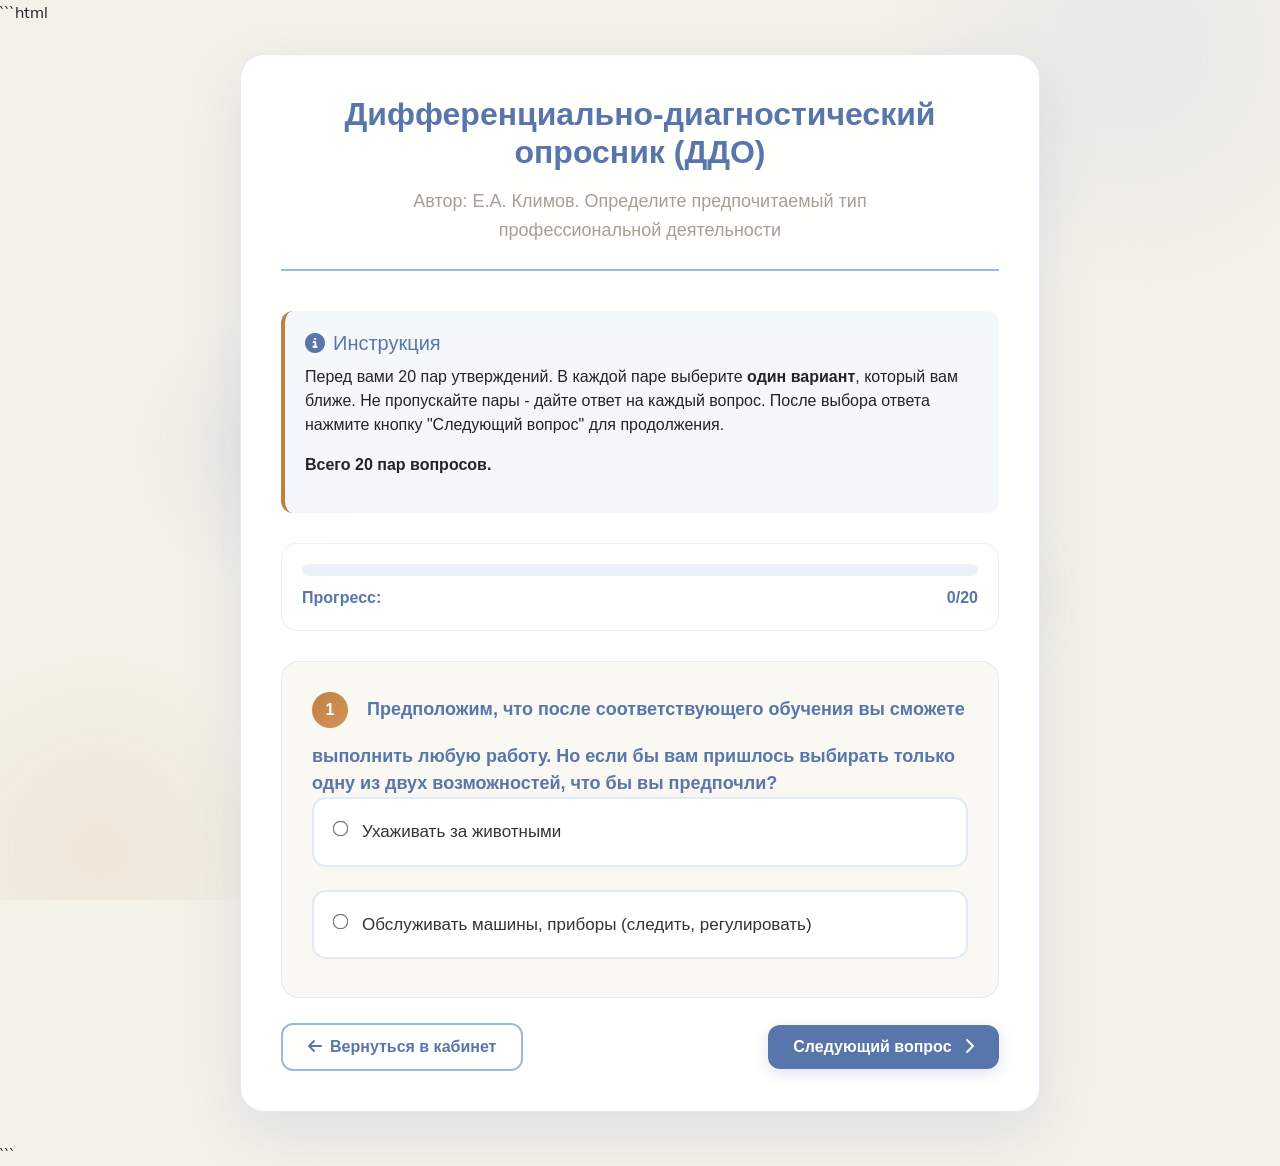
==== klimov.html @ 2601f1eb "Create klimov.html" ====
```html
<!DOCTYPE html>
<html lang="ru">
<head>
    <meta charset="UTF-8">
    <title>Тест ДДО Климова</title>
    <link rel="stylesheet" href="https://stackpath.bootstrapcdn.com/bootstrap/4.4.1/css/bootstrap.min.css">
    <link rel="stylesheet" href="https://cdnjs.cloudflare.com/ajax/libs/font-awesome/6.4.0/css/all.min.css">
    <!-- Подключаем существующий файл стилей -->
    <link rel="stylesheet" href="style.css">
    <style>
        /* ДОПОЛНИТЕЛЬНЫЕ СТИЛИ ДЛЯ СТРАНИЦЫ ТЕСТА */
        
        .career-test-page {
            min-height: 100vh;
            padding: 20px;
            background-color: var(--parchment-white);
        }
        
        .career-test-container {
            max-width: 800px;
            margin: 30px auto;
            padding: 40px;
            background: rgba(255, 255, 255, 0.95);
            border-radius: 24px;
            box-shadow: 0 20px 60px rgba(89, 118, 172, 0.15);
            border: 1px solid rgba(155, 185, 224, 0.3);
            position: relative;
            z-index: 1;
            backdrop-filter: blur(10px);
        }
        
        .career-test-header {
            text-align: center;
            margin-bottom: 40px;
            padding-bottom: 25px;
            border-bottom: 2px solid var(--soft-sky-blue);
        }
        
        .career-test-title {
            color: var(--cornflower-blue);
            font-weight: 700;
            font-size: 32px;
            margin-bottom: 15px;
            font-family: 'Soyuz Grotesk', sans-serif;
        }
        
        .career-test-description {
            color: var(--shadowed-lace);
            font-size: 18px;
            line-height: 1.6;
            max-width: 600px;
            margin: 0 auto;
            font-family: 'Soyuz Grotesk', sans-serif;
        }
        
        .career-test-info {
            background: rgba(155, 185, 224, 0.1);
            border-radius: 12px;
            padding: 20px;
            margin-bottom: 30px;
            border-left: 4px solid var(--coffee-crema);
            font-family: 'Soyuz Grotesk', sans-serif;
        }
        
        .career-test-info h5 {
            color: var(--cornflower-blue);
            margin-bottom: 10px;
            font-family: 'Soyuz Grotesk', sans-serif;
        }
        
        .career-question-card {
            background: rgba(244, 241, 232, 0.5);
            border-radius: 18px;
            padding: 30px;
            margin-bottom: 25px;
            border: 1px solid rgba(155, 185, 224, 0.2);
            transition: all 0.3s;
        }
        
        /* УБРАЛ transform при наведении на карточку вопроса */
        .career-question-card:hover {
            box-shadow: 0 10px 25px rgba(89, 118, 172, 0.1);
        }
        
        .career-question-number {
            display: inline-block;
            background: linear-gradient(135deg, var(--coffee-crema), #d4945a);
            color: white;
            width: 36px;
            height: 36px;
            border-radius: 50%;
            text-align: center;
            line-height: 36px;
            font-weight: 600;
            margin-right: 15px;
            margin-bottom: 15px;
            font-family: 'Soyuz Grotesk', sans-serif;
        }
        
        .career-question-text {
            font-size: 18px;
            font-weight: 600;
            color: var(--cornflower-blue);
            margin-bottom: 25px;
            line-height: 1.5;
            font-family: 'Soyuz Grotesk', sans-serif;
        }
        
        .career-answer-options {
            display: grid;
            grid-template-columns: 1fr;
            gap: 15px;
        }
        
        .career-answer-option {
            display: flex;
            align-items: flex-start;
            padding: 20px;
            background: white;
            border: 2px solid rgba(155, 185, 224, 0.3);
            border-radius: 14px;
            cursor: pointer;
            transition: all 0.3s;
            position: relative;
        }
        
        /* УБРАЛ transform при наведении на вариант ответа */
        .career-answer-option:hover {
            border-color: var(--soft-sky-blue);
            box-shadow: 0 8px 20px rgba(155, 185, 224, 0.15);
        }
        
        .career-answer-option.selected {
            background: rgba(155, 185, 224, 0.08);
            border-color: var(--cornflower-blue);
            box-shadow: 0 5px 15px rgba(89, 118, 172, 0.1);
        }
        
        .career-answer-option input[type="radio"] {
            margin-right: 15px;
            margin-top: 3px;
            transform: scale(1.2);
        }
        
        .career-answer-label {
            font-size: 17px;
            color: #333;
            line-height: 1.5;
            flex: 1;
            font-family: 'Soyuz Grotesk', sans-serif;
        }
        
        .career-test-btn-submit {
            background: linear-gradient(135deg, var(--coffee-crema) 0%, #d4945a 100%);
            border: none;
            padding: 12px 30px;
            font-weight: 600;
            border-radius: 12px;
            color: white;
            font-size: 16px;
            transition: all 0.3s;
            box-shadow: 0 4px 15px rgba(193, 128, 65, 0.2);
            font-family: 'Soyuz Grotesk', sans-serif;
        }
        
        .career-test-btn-submit:hover {
            background: linear-gradient(135deg, #b3713a 0%, var(--coffee-crema) 100%);
            transform: translateY(-2px);
            box-shadow: 0 6px 20px rgba(193, 128, 65, 0.3);
        }
        
        .career-test-btn-back {
            background: transparent;
            border: 2px solid var(--soft-sky-blue);
            color: var(--cornflower-blue);
            padding: 10px 25px;
            border-radius: 12px;
            font-weight: 600;
            transition: all 0.3s;
            font-family: 'Soyuz Grotesk', sans-serif;
        }
        
        .career-test-btn-back:hover {
            background: var(--soft-sky-blue);
            color: white;
        }
        
        /* НОВЫЕ СТИЛИ ДЛЯ КНОПОК */
        .career-test-btn-primary {
            background: linear-gradient(135deg, var(--cornflower-blue) 0%, #5976AC 100%);
            border: none;
            padding: 10px 25px;
            font-weight: 600;
            border-radius: 12px;
            color: white;
            font-size: 16px;
            transition: all 0.3s;
            box-shadow: 0 4px 15px rgba(89, 118, 172, 0.2);
            font-family: 'Soyuz Grotesk', sans-serif;
        }
        
        .career-test-btn-primary:hover {
            background: linear-gradient(135deg, #486194 0%, var(--cornflower-blue) 100%);
            transform: translateY(-2px);
            box-shadow: 0 6px 20px rgba(89, 118, 172, 0.3);
        }
        
        .career-test-btn-secondary {
            background: transparent;
            border: 2px solid var(--cornflower-blue);
            color: var(--cornflower-blue);
            padding: 10px 25px;
            border-radius: 12px;
            font-weight: 600;
            font-size: 16px;
            transition: all 0.3s;
            font-family: 'Soyuz Grotesk', sans-serif;
        }
        
        .career-test-btn-secondary:hover {
            background: rgba(89, 118, 172, 0.1);
            border-color: var(--soft-sky-blue);
        }
        
        .career-test-progress-container {
            margin: 30px 0;
            padding: 20px;
            background: rgba(255, 255, 255, 0.9);
            border-radius: 16px;
            border: 1px solid rgba(155, 185, 224, 0.2);
        }
        
        .career-test-progress-bar {
            height: 12px;
            background-color: rgba(155, 185, 224, 0.2);
            border-radius: 6px;
            overflow: hidden;
            margin-bottom: 10px;
        }
        
        .career-test-progress-fill {
            height: 100%;
            background: linear-gradient(90deg, var(--coffee-crema), var(--cornflower-blue));
            border-radius: 6px;
            transition: width 0.5s ease-in-out;
            width: 0%;
        }
        
        .career-test-progress-text {
            display: flex;
            justify-content: space-between;
            color: var(--cornflower-blue);
            font-weight: 600;
            font-size: 16px;
            font-family: 'Soyuz Grotesk', sans-serif;
        }
        
        .career-test-results-section {
            display: none;
            text-align: center;
            padding: 40px 20px;
        }
        
        .career-test-results-icon {
            font-size: 70px;
            color: var(--coffee-crema);
            margin-bottom: 20px;
        }
        
        .career-test-results-title {
            color: var(--cornflower-blue);
            font-weight: 700;
            font-size: 28px;
            margin-bottom: 20px;
            font-family: 'Soyuz Grotesk', sans-serif;
        }
        
        .career-test-results-description {
            color: var(--shadowed-lace);
            font-size: 18px;
            margin-bottom: 30px;
            line-height: 1.6;
            font-family: 'Soyuz Grotesk', sans-serif;
        }
        
        @media (max-width: 768px) {
            .career-test-container {
                padding: 25px 20px;
                margin: 15px;
            }
            
            .career-test-title {
                font-size: 26px;
            }
            
            .career-question-card {
                padding: 20px;
            }
            
            .career-answer-option {
                padding: 15px;
            }
            
            .career-test-btn-primary,
            .career-test-btn-secondary,
            .career-test-btn-submit,
            .career-test-btn-back {
                padding: 8px 20px;
                font-size: 15px;
            }
        }
    </style>
</head>
<body class="career-body">
    <!-- Фоновые круги -->
    <div class="career-bg-circles">
        <div class="career-circle-1"></div>
        <div class="career-circle-2"></div>
        <div class="career-circle-3"></div>
        <div class="career-circle-4"></div>
    </div>
    
    <!-- Основной контейнер теста -->
    <div class="career-test-container">
        <!-- Шапка теста -->
        <div class="career-test-header" id="testHeader">
            <h1 class="career-test-title">Дифференциально-диагностический опросник (ДДО)</h1>
            <p class="career-test-description">Автор: Е.А. Климов. Определите предпочитаемый тип профессиональной деятельности</p>
        </div>
        
        <!-- Информация о тесте -->
        <div class="career-test-info" id="testInfo">
            <h5><i class="fas fa-info-circle mr-2"></i>Инструкция</h5>
            <p>Перед вами 20 пар утверждений. В каждой паре выберите <strong>один вариант</strong>, который вам ближе. Не пропускайте пары - дайте ответ на каждый вопрос. После выбора ответа нажмите кнопку "Следующий вопрос" для продолжения.</p>
            <p><strong>Всего 20 пар вопросов.</strong></p>
        </div>
        
        <!-- Прогресс прохождения -->
        <div class="career-test-progress-container">
            <div class="career-test-progress-bar">
                <div class="career-test-progress-fill" id="progressFill"></div>
            </div>
            <div class="career-test-progress-text">
                <span>Прогресс:</span>
                <span id="progressCounter">0/20</span>
            </div>
        </div>
        
        <!-- Контейнер для вопросов -->
        <div id="questionsContainer">
            <!-- Вопросы будут добавляться динамически -->
        </div>
        
        <!-- Кнопки управления -->
        <div class="d-flex justify-content-between align-items-center mt-4">

            <button class="career-test-btn-back" onclick="window.location.href='lk.html'">
                <i class="fas fa-arrow-left mr-2"></i>Вернуться в кабинет
            </button>
            
            <div class="d-flex gap-3">
                <button class="career-test-btn-secondary" id="prevBtn" onclick="prevQuestion()" style="display: none;">
                    <i class="fas fa-chevron-left mr-2"></i>Назад
                </button>
                <button class="career-test-btn-primary" id="nextBtn" onclick="nextQuestion()">
                    Следующий вопрос <i class="fas fa-chevron-right ml-2"></i>
                </button>
                <button class="career-test-btn-submit" id="submitBtn" onclick="submitTest()" style="display: none;">
                    <i class="fas fa-check-circle mr-2"></i>Завершить тест
                </button>
            </div>
        </div>

        <!-- Секция результатов -->
        <div class="career-test-results-section" id="resultsSection">
            <div class="career-test-results-icon">
                <i class="fas fa-chart-pie"></i>
            </div>
            <h2 class="career-test-results-title">Тест завершен!</h2>
            <p class="career-test-results-description">Ваши результаты сохранены. Теперь вы можете вернуться в личный кабинет и посмотреть диаграмму с вашим профессиональным профилем.</p>

            <button class="career-test-btn-back" onclick="window.location.href='lk.html'">
                <i class="fas fa-user-circle mr-2"></i>Вернуться в личный кабинет
            </button>
        </div>
    </div>
    
    <!-- JavaScript для работы теста -->
    <script>
        // Вопросы для теста ДДО Климова (20 пар)
        const questions = [
            { id: 1, a: "Ухаживать за животными", b: "Обслуживать машины, приборы (следить, регулировать)" },
            { id: 2, a: "Помогать больным людям, лечить их", b: "Составлять таблицы, схемы, программы для вычислительных машин" },
            { id: 3, a: "Следить за качеством книжных иллюстраций, плакатов, художественных открыток", b: "Следить за состоянием, развитием растений" },
            { id: 4, a: "Обрабатывать материалы (дерево, ткань, металл, пластмассу и т.п.)", b: "Доводить товары до потребителя, рекламировать, продавать" },
            { id: 5, a: "Обсуждать научно-популярные книги, статьи", b: "Обсуждать художественные книги (или пьесы, концерты)" },
            { id: 6, a: "Выращивать молодняк (животных какой-либо породы)", b: "Тренировать товарищей (или младших) в выполнении каких-либо действий (трудовых, учебных, спортивных)" },
            { id: 7, a: "Копировать рисунки, изображения (или настраивать музыкальные инструменты)", b: "Управлять каким-либо грузовым (подъемным или транспортным) средством (подъемным краном, трактором, тепловозом и др.)" },
            { id: 8, a: "Сообщать, разъяснять людям нужные им сведения (в справочном бюро, на экскурсии и т.д.)", b: "Оформлять выставки, витрины (или участвовать в подготовке пьес, концертов)" },
            { id: 9, a: "Ремонтировать вещи, изделия (одежду, технику), жилище", b: "Искать и исправлять ошибки в текстах, таблицах, рисунках" },
            { id: 10, a: "Лечить животных", b: "Выполнять вычисления, расчеты" },
            { id: 11, a: "Выводить новые сорта растений", b: "Конструировать, проектировать новые виды промышленных изделий (машины, одежду, дома, продукты питания и т.п.)" },
            { id: 12, a: "Разбирать споры, ссоры между людьми, убеждать, разъяснять, наказывать, поощрять", b: "Разбираться в чертежах, схемах, таблицах (проверять, уточнять, приводить в порядок)" },
            { id: 13, a: "Наблюдать, изучать работу кружков художественной самодеятельности", b: "Наблюдать, изучать жизнь микробов" },
            { id: 14, a: "Обслуживать, налаживать медицинские приборы, аппараты", b: "Оказывать людям медицинскую помощь при ранениях, ушибах, ожогах и т.п." },
            { id: 15, a: "Художественно описывать, изображать события (наблюдаемые и представляемые)", b: "Составлять точные описания-отчеты о наблюдаемых явлениях, событиях, измеряемых объектах и др." },
            { id: 16, a: "Делать лабораторные анализы в больнице", b: "Принимать, осматривать больных, беседовать с ними, назначать лечение" },
            { id: 17, a: "Красить или расписывать стены помещений, поверхность изделий", b: "Осуществлять монтаж или сборку машин, приборов" },
            { id: 18, a: "Организовывать культпоходы сверстников или младших в театры, музеи, экскурсии, туристические походы и т.п.", b: "Играть на сцене, принимать участие в концертах" },
            { id: 19, a: "Изготовлять по чертежам детали, изделия (машины, одежду), строить здания", b: "Заниматься черчением, копировать чертежи, карты" },
            { id: 20, a: "Вести борьбу с болезнями растений, с вредителями леса, сада", b: "Работать на клавишных машинах (пишущей машинке, телетайпе, наборной машине и др.)" }
        ];
        
        // КАЖДОМУ ОТВЕТУ СОПОСТАВЛЯЕМ КАТЕГОРИЮ по ID вопроса
        const questionCategories = {
            1: { A: "Человек-Природа", B: "Человек-Техника" },
            2: { A: "Человек-Человек", B: "Человек-Знак" },
            3: { A: "Человек-Художественный образ", B: "Человек-Природа" },
            4: { A: "Человек-Техника", B: "Человек-Человек" },
            5: { A: "Человек-Знак", B: "Человек-Художественный образ" },
            6: { A: "Человек-Природа", B: "Человек-Человек" },
            7: { A: "Человек-Художественный образ", B: "Человек-Техника" },
            8: { A: "Человек-Человек", B: "Человек-Художественный образ" },
            9: { A: "Человек-Техника", B: "Человек-Знак" },
            10: { A: "Человек-Природа", B: "Человек-Знак" },
            11: { A: "Человек-Природа", B: "Человек-Техника" },
            12: { A: "Человек-Человек", B: "Человек-Знак" },
            13: { A: "Человек-Художественный образ", B: "Человек-Природа" },
            14: { A: "Человек-Техника", B: "Человек-Человек" },
            15: { A: "Человек-Художественный образ", B: "Человек-Знак" },
            16: { A: "Человек-Знак", B: "Человек-Человек" },
            17: { A: "Человек-Художественный образ", B: "Человек-Техника" },
            18: { A: "Человек-Человек", B: "Человек-Художественный образ" },
            19: { A: "Человек-Техника", B: "Человек-Знак" },
            20: { A: "Человек-Природа", B: "Человек-Знак" }
        };
        
        let userAnswers = {};
        let currentQuestion = 0;
        let testStartTime = Date.now();
        
        // Инициализация при загрузке страницы
        document.addEventListener('DOMContentLoaded', function() {
            testStartTime = Date.now();
            showQuestion(currentQuestion);
            updateProgress();
            updateButtons();
        });
        
        // Показать вопрос
        function showQuestion(index) {
            const container = document.getElementById('questionsContainer');
            const question = questions[index];
            
            const existingAnswer = userAnswers[question.id];
            
            container.innerHTML = `
                <div class="career-question-card">
                    <div>
                        <span class="career-question-number">${question.id}</span>
                        <span class="career-question-text">Предположим, что после соответствующего обучения вы сможете выполнить любую работу. Но если бы вам пришлось выбирать только одну из двух возможностей, что бы вы предпочли?</span>
                    </div>
                    
                    <div class="career-answer-options">
                        <label class="career-answer-option ${existingAnswer === 'A' ? 'selected' : ''}" onclick="selectAnswer(${question.id}, 'A')">
                            <input type="radio" name="q${question.id}" ${existingAnswer === 'A' ? 'checked' : ''}>
                            <span class="career-answer-label">${question.a}</span>
                        </label>
                        
                        <label class="career-answer-option ${existingAnswer === 'B' ? 'selected' : ''}" onclick="selectAnswer(${question.id}, 'B')">
                            <input type="radio" name="q${question.id}" ${existingAnswer === 'B' ? 'checked' : ''}>
                            <span class="career-answer-label">${question.b}</span>
                        </label>
                    </div>
                </div>
            `;
            
            updateProgress();
            updateButtons();
        }
        
        // Выбрать ответ
        function selectAnswer(questionId, answer) {
            userAnswers[questionId] = answer;
            
            // Обновляем класс selected для вариантов ответа
            const options = document.querySelectorAll('.career-answer-option');
            options.forEach(opt => {
                const radio = opt.querySelector('input[type="radio"]');
                if (radio && radio.name === `q${questionId}` && radio.value !== undefined) {
                    // Просто для наглядности, но radio не имеет value в нашей разметке
                    if (answer === 'A' && opt.innerHTML.includes(questions.find(q => q.id === questionId).a)) {
                        opt.classList.add('selected');
                    } else if (answer === 'B' && opt.innerHTML.includes(questions.find(q => q.id === questionId).b)) {
                        opt.classList.add('selected');
                    } else {
                        opt.classList.remove('selected');
                    }
                }
            });
        }
        
        // Следующий вопрос
        function nextQuestion() {
            const currentQuestionId = questions[currentQuestion].id;
            if (!userAnswers[currentQuestionId]) {
                alert('Пожалуйста, выберите ответ на текущий вопрос.');
                return;
            }
            
            if (currentQuestion < questions.length - 1) {
                currentQuestion++;
                showQuestion(currentQuestion);
            }
        }
        
        // Предыдущий вопрос
        function prevQuestion() {
            if (currentQuestion > 0) {
                currentQuestion--;
                showQuestion(currentQuestion);
            }
        }
        
        // Обновить прогресс
        function updateProgress() {
            const answeredCount = Object.keys(userAnswers).length;
            const progressPercent = (answeredCount / questions.length) * 100;
            
            document.getElementById('progressFill').style.width = `${progressPercent}%`;
            document.getElementById('progressCounter').textContent = `${answeredCount}/${questions.length}`;
        }
        
        // Обновить кнопки
        function updateButtons() {
            const prevBtn = document.getElementById('prevBtn');
            const nextBtn = document.getElementById('nextBtn');
            const submitBtn = document.getElementById('submitBtn');
            
            // Кнопка "Назад"
            if (currentQuestion > 0) {
                prevBtn.style.display = 'inline-block';
            } else {
                prevBtn.style.display = 'none';
            }
            
            // Кнопка "Следующий вопрос" или "Завершить тест"
            if (currentQuestion === questions.length - 1) {
                nextBtn.style.display = 'none';
                submitBtn.style.display = 'inline-block';
            } else {
                nextBtn.style.display = 'inline-block';
                submitBtn.style.display = 'none';
            }
        }
        
        // ФУНКЦИЯ ДЛЯ ОТПРАВКИ НА БЭКЕНД (заглушка, так как бэкенда нет)
        async function sendResultsToBackend(answers) {
            // В статической версии просто имитируем успех
            return { success: true, data: { message: "Сохранено локально" } };
        }
        
        // СОХРАНИТЬ ДЛЯ ПОВТОРНОЙ ОТПРАВКИ
        function saveForRetry(answers) {
            const pending = JSON.parse(localStorage.getItem('pendingKlimovResults') || '[]');
            pending.push({
                answers: answers,
                timestamp: new Date().toISOString()
            });
            localStorage.setItem('pendingKlimovResults', JSON.stringify(pending));
            console.log('Сохранено для повторной отправки');
        }
        
        // ОТПРАВИТЬ ТЕСТ
        async function submitTest() {
            // Проверяем, что ответили на все вопросы
            if (Object.keys(userAnswers).length < questions.length) {
                alert(`Пожалуйста, ответьте на все вопросы теста. Осталось ${questions.length - Object.keys(userAnswers).length} вопросов.`);
                return;
            }
            
            // Блокируем кнопку
            const submitBtn = document.getElementById('submitBtn');
            submitBtn.disabled = true;
            submitBtn.innerHTML = '<i class="fas fa-spinner fa-spin mr-2"></i>Отправляем...';
            
            // 1. Сохраняем в LocalStorage
            const allResults = JSON.parse(localStorage.getItem('testResults')) || {};
            allResults.klimov = {
                answers: userAnswers,
                submittedAt: new Date().toISOString()
            };
            localStorage.setItem('testResults', JSON.stringify(allResults));
            
            // 2. Отмечаем тест как пройденный
            const userData = JSON.parse(localStorage.getItem('currentUser')) || {};
            if (!userData.testsCompleted) {
                userData.testsCompleted = {};
            }
            userData.testsCompleted.klimov = true;
            localStorage.setItem('currentUser', JSON.stringify(userData));
            
            // 3. Отправляем на бэкенд (заглушка)
            setTimeout(() => {
                showResults();
            }, 500);
        }
        
        // Показать результаты
        function showResults() {
            document.getElementById('questionsContainer').style.display = 'none';
            document.getElementById('prevBtn').style.display = 'none';
            document.getElementById('nextBtn').style.display = 'none';
            document.getElementById('submitBtn').style.display = 'none';
            document.getElementById('testInfo').style.display = 'none';
            document.querySelector('.career-test-progress-container').style.display = 'none';
            
            document.getElementById('resultsSection').style.display = 'block';
            document.getElementById('resultsSection').scrollIntoView({ behavior: 'smooth' });
        }
        
        // Обработка клавиатуры
        document.addEventListener('keydown', function(e) {
            if (e.key === 'ArrowRight' || e.key === 'Enter') {
                e.preventDefault();
                nextQuestion();
            } else if (e.key === 'ArrowLeft') {
                e.preventDefault();
                prevQuestion();
            } else if (e.key === '1') {
                e.preventDefault();
                selectAnswer(questions[currentQuestion].id, 'A');
            } else if (e.key === '2') {
                e.preventDefault();
                selectAnswer(questions[currentQuestion].id, 'B');
            }
        });
    </script>
</body>
</html>
```
---- style.css ----
/* style.css - Оригинальные стили для сайта Career Navigation */

/* 0. ШРИФТЫ (шрифты в папке fonts) */
@font-face {
    font-family: 'Educational Gothic';
    src: url('fonts/EDUCATIONALGOTHIC-REGULAR.OTF') format('opentype');
    font-weight: 400; /* Regular */
    font-style: normal;
    font-display: swap;
}

@font-face {
    font-family: 'Mulish';
    src: url('fonts/Mulish.ttf') format('truetype');
    font-weight: 400; /* Regular/Normal */
    font-style: normal;
    font-display: swap;
}

@font-face {
    font-family: 'Mulish';
    src: url('fonts/Mulish.ttf') format('truetype');
    font-weight: 700; /* Bold */
    font-style: normal;
    font-display: swap;
}

/* 1. ЦВЕТА (как у тебя было) */
:root {
    --soft-sky-blue: #9BB9E0;
    --parchment-white: #F4F1E8;
    --coffee-crema: #C18041;
    --cornflower-blue: #5976AC;
    --shadowed-lace: #A89F93;
    --success-green: #4CAF50;
    --warning-orange: #FF9800;
}

/* 2. ОСНОВНЫЕ СТИЛИ СТРАНИЦЫ */
.career-body {
    margin: 0;
    padding: 0;
    font-family: 'Mulish', -apple-system, BlinkMacSystemFont, 'Segoe UI', Roboto, Oxygen, Ubuntu, Cantarell, sans-serif;
    min-height: 100vh;
    overflow-x: hidden;
    background-color: var(--parchment-white);
    position: relative;
}

/* 3. ФОНОВЫЕ КРУГИ (копируем твои круги) */
.career-bg-circles {
    position: fixed;
    top: 0;
    left: 0;
    right: 0;
    bottom: 0;
    overflow: hidden;
    z-index: 1;
}

.career-circle-1 {
    position: absolute;
    width: 500px;
    height: 500px;
    background: radial-gradient(circle, var(--soft-sky-blue) 0%, transparent 70%);
    border-radius: 50%;
    opacity: 0.15;
    top: -200px;
    right: -100px;
    filter: blur(20px);
    animation: career-float 20s ease-in-out infinite;
}

.career-circle-2 {
    position: absolute;
    width: 400px;
    height: 400px;
    background: radial-gradient(circle, var(--coffee-crema) 0%, transparent 70%);
    border-radius: 50%;
    opacity: 0.1;
    bottom: -150px;
    left: -100px;
    filter: blur(15px);
    animation: career-float 25s ease-in-out infinite reverse;
    animation-delay: -5s;
}

.career-circle-3 {
    position: absolute;
    width: 300px;
    height: 300px;
    background: radial-gradient(circle, var(--cornflower-blue) 0%, transparent 70%);
    border-radius: 50%;
    opacity: 0.08;
    top: 50%;
    left: 10%;
    transform: translateY(-50%);
    filter: blur(10px);
    animation: career-float 30s ease-in-out infinite;
    animation-delay: -10s;
}

.career-circle-4 {
    position: absolute;
    width: 250px;
    height: 250px;
    background: radial-gradient(circle, var(--shadowed-lace) 0%, transparent 70%);
    border-radius: 50%;
    opacity: 0.05;
    bottom: 20%;
    right: 15%;
    filter: blur(8px);
}

/* 4. КОНТЕЙНЕРЫ ДЛЯ ФОРМ */
.career-form-container {
    position: relative;
    z-index: 3;
    display: flex;
    justify-content: center;
    align-items: center;
    min-height: 100vh;
    padding: 40px 20px;
}

/* 5. ОСНОВНАЯ ФОРМА (регистрация/вход) */
.career-form-box {
    width: 100%;
    max-width: 600px;
    background-color: white;
    padding: 60px 50px;
    border-radius: 24px;
    box-shadow: 0 20px 60px rgba(89, 118, 172, 0.15), 0 8px 30px rgba(0, 0, 0, 0.08);
    border: 1px solid rgba(168, 159, 147, 0.1);
    position: relative;
    overflow: hidden;
    backdrop-filter: blur(5px);
    background: rgba(255, 255, 255, 0.95);
    animation: career-fadeInUp 0.6s ease-out;
}

/* 6. КРУГИ ВНУТРИ ФОРМЫ (твои маленькие круги) */
.career-form-circles {
    position: absolute;
    top: 0;
    left: 0;
    right: 0;
    bottom: 0;
    pointer-events: none;
    z-index: 1;
}

.career-form-circle-5 {
    position: absolute;
    width: 200px;
    height: 200px;
    background: radial-gradient(circle, var(--soft-sky-blue) 0%, transparent 70%);
    border-radius: 50%;
    opacity: 0.12;
    top: -80px;
    right: -50px;
    filter: blur(15px);
    z-index: 1;
    animation: career-float 15s ease-in-out infinite;
    animation-delay: -2s;
}

.career-form-circle-6 {
    position: absolute;
    width: 180px;
    height: 180px;
    background: radial-gradient(circle, var(--coffee-crema) 0%, transparent 70%);
    border-radius: 50%;
    opacity: 0.1;
    bottom: -70px;
    left: -40px;
    filter: blur(12px);
    z-index: 1;
    animation: career-float 18s ease-in-out infinite reverse;
    animation-delay: -7s;
}

.career-form-circle-7 {
    position: absolute;
    width: 150px;
    height: 150px;
    background: radial-gradient(circle, rgba(155, 185, 224, 0.1) 0%, transparent 70%);
    border-radius: 50%;
    opacity: 0.08;
    top: 30%;
    left: -30px;
    filter: blur(8px);
    z-index: 1;
}

.career-form-circle-8 {
    position: absolute;
    width: 120px;
    height: 120px;
    background: radial-gradient(circle, rgba(193, 128, 65, 0.08) 0%, transparent 70%);
    border-radius: 50%;
    opacity: 0.06;
    bottom: 40%;
    right: -25px;
    filter: blur(6px);
    z-index: 1;
}

/* 7. СОДЕРЖАНИЕ ФОРМЫ */
.career-form-content {
    position: relative;
    z-index: 2;
}

/* 8. ШАПКА ФОРМЫ */
.career-form-header {
    text-align: center;
    margin-bottom: 50px;
    position: relative;
}

.career-form-logo {
    color: var(--cornflower-blue);
    font-size: 32px;
    font-weight: 800;
    letter-spacing: 1px;
    margin-bottom: 20px;
    display: inline-block;
    position: relative;
    text-transform: uppercase;
    font-family: 'Educational Gothic', sans-serif;
}

.career-form-logo::after {
    content: '';
    position: absolute;
    bottom: -10px;
    left: 50%;
    transform: translateX(-50%);
    width: 120px;
    height: 5px;
    background: linear-gradient(90deg, var(--coffee-crema), var(--soft-sky-blue));
    border-radius: 3px;
}

.career-form-title {
    color: var(--cornflower-blue);
    font-weight: 700;
    font-size: 38px;
    margin-bottom: 15px;
    text-align: center;
    font-family: 'Educational Gothic', sans-serif;
}

.career-form-subtitle {
    color: var(--shadowed-lace);
    font-size: 18px;
    text-align: center;
    line-height: 1.6;
    max-width: 450px;
    margin: 0 auto 40px;
    font-family: 'Mulish', sans-serif;
}

/* 9. ГРУППЫ ПОЛЕЙ ВВОДА */
.career-form-group {
    margin-bottom: 25px;
    position: relative;
    z-index: 2;
}

.career-form-label {
    color: var(--cornflower-blue);
    font-weight: 600;
    margin-bottom: 12px;
    display: block;
    font-size: 16px;
    font-family: 'Mulish', sans-serif;
}

.career-form-control {
    border: 2px solid rgba(155, 185, 224, 0.5);
    padding: 18px 20px;
    border-radius: 14px;
    transition: all 0.3s;
    color: #333;
    background-color: rgba(255, 255, 255, 0.9);
    font-size: 17px;
    height: auto;
    backdrop-filter: blur(5px);
    width: 100%;
    box-sizing: border-box;
    font-family: 'Mulish', sans-serif;
}

.career-form-control:focus {
    border-color: var(--coffee-crema);
    box-shadow: 0 0 0 4px rgba(193, 128, 65, 0.1);
    background-color: white;
    outline: none;
}

.career-form-control::placeholder {
    color: var(--shadowed-lace);
    opacity: 0.6;
    font-size: 16px;
}

/* 10. ПОДСКАЗКИ */
.career-form-hint {
    font-size: 14px;
    color: var(--shadowed-lace);
    margin-top: 10px;
    display: block;
    opacity: 0.8;
    font-family: 'Mulish', sans-serif;
}

/* 11. ССЫЛКА "ЗАБЫЛИ ПАРОЛЬ" */
.career-forgot-password {
    text-align: right;
    margin-top: 10px;
    margin-bottom: 30px;
}

.career-forgot-password a {
    color: var(--cornflower-blue);
    text-decoration: none;
    font-size: 15px;
    font-weight: 500;
    transition: color 0.3s;
    font-family: 'Mulish', sans-serif;
}

.career-forgot-password a:hover {
    color: var(--coffee-crema);
    text-decoration: underline;
}

/* 12. КНОПКИ */
.career-btn-primary {
    background: linear-gradient(135deg, var(--coffee-crema) 0%, #d4945a 100%);
    border: none;
    padding: 20px;
    font-weight: 600;
    border-radius: 14px;
    transition: all 0.3s;
    font-size: 18px;
    letter-spacing: 0.5px;
    color: white;
    box-shadow: 0 6px 20px rgba(193, 128, 65, 0.2);
    margin-top: 15px;
    position: relative;
    z-index: 2;
    width: 100%;
    cursor: pointer;
    display: block;
    text-align: center;
    text-decoration: none;
    font-family: 'Mulish', sans-serif;
}

.career-btn-primary:hover {
    background: linear-gradient(135deg, #b3713a 0%, var(--coffee-crema) 100%);
    transform: translateY(-3px);
    box-shadow: 0 10px 25px rgba(193, 128, 65, 0.3);
    color: white;
    text-decoration: none;
}

.career-btn-outline {
    color: var(--cornflower-blue);
    border: 2px solid var(--soft-sky-blue);
    padding: 18px;
    font-weight: 600;
    border-radius: 14px;
    transition: all 0.3s;
    background-color: rgba(255, 255, 255, 0.9);
    font-size: 17px;
    position: relative;
    z-index: 2;
    backdrop-filter: blur(5px);
    width: 100%;
    text-decoration: none;
    display: block;
    text-align: center;
    box-sizing: border-box;
    font-family: 'Mulish', sans-serif;
}

.career-btn-outline:hover {
    background: linear-gradient(135deg, var(--soft-sky-blue) 0%, var(--cornflower-blue) 100%);
    border-color: transparent;
    color: white;
    transform: translateY(-3px);
    box-shadow: 0 10px 25px rgba(155, 185, 224, 0.25);
    text-decoration: none;
}

/* 13. РАЗДЕЛИТЕЛЬ */
.career-form-divider {
    border: none;
    height: 2px;
    background: linear-gradient(to right, transparent, var(--soft-sky-blue), var(--coffee-crema), var(--soft-sky-blue), transparent);
    margin: 45px 0;
    opacity: 0.4;
    position: relative;
    z-index: 2;
}

/* 14. ФУТЕР ФОРМЫ */
.career-form-footer {
    text-align: center;
    margin-top: 40px;
    position: relative;
    z-index: 2;
}

.career-form-footer p {
    color: var(--shadowed-lace);
    margin-bottom: 20px;
    font-size: 17px;
    font-family: 'Mulish', sans-serif;
}

/* 15. СТИЛИ ДЛЯ ЛИЧНОГО КАБИНЕТА */

/* 15.1 Навигация */
.career-navbar {
    background: linear-gradient(135deg, var(--cornflower-blue) 0%, var(--soft-sky-blue) 100%);
    padding: 15px 0;
    box-shadow: 0 4px 20px rgba(89, 118, 172, 0.2);
    position: relative;
    z-index: 10;
}

.career-navbar-brand {
    color: white !important;
    font-weight: 800;
    font-size: 24px;
    letter-spacing: 1px;
    text-transform: uppercase;
    font-family: 'Educational Gothic', sans-serif;
}

.career-nav-link {
    color: rgba(255, 255, 255, 0.9) !important;
    font-weight: 500;
    margin: 0 10px;
    transition: all 0.3s;
    font-family: 'Mulish', sans-serif;
}

.career-nav-link:hover {
    color: white !important;
    transform: translateY(-2px);
}

/* 15.2 Контейнер личного кабинета */
.career-dashboard-container {
    position: relative;
    z-index: 3;
    padding: 40px 20px;
    max-width: 1400px;
    margin: 0 auto;
}

/* 15.3 Карточка приветствия */
.career-welcome-card {
    background: linear-gradient(135deg, rgba(255, 255, 255, 0.95) 0%, rgba(255, 255, 255, 0.85) 100%);
    border-radius: 20px;
    padding: 40px;
    margin-bottom: 40px;
    box-shadow: 0 15px 40px rgba(89, 118, 172, 0.15);
    border: 1px solid rgba(155, 185, 224, 0.3);
    backdrop-filter: blur(10px);
}

.career-welcome-title {
    color: var(--cornflower-blue);
    font-weight: 700;
    font-size: 32px;
    margin-bottom: 10px;
    font-family: 'Educational Gothic', sans-serif;
}

.career-welcome-subtitle {
    color: var(--shadowed-lace);
    font-size: 18px;
    margin-bottom: 20px;
    font-family: 'Mulish', sans-serif;
}

/* 15.4 Индикатор прогресса */
.career-progress-indicator {
    display: flex;
    align-items: center;
    gap: 15px;
    margin-top: 20px;
}

.career-progress-label {
    color: var(--cornflower-blue);
    font-weight: 600;
    font-family: 'Mulish', sans-serif;
}

.career-progress-bar {
    flex-grow: 1;
    height: 12px;
    background-color: rgba(155, 185, 224, 0.2);
    border-radius: 6px;
    overflow: hidden;
}

.career-progress-fill {
    height: 100%;
    background: linear-gradient(90deg, var(--coffee-crema), var(--cornflower-blue));
    border-radius: 6px;
    transition: width 0.5s ease-in-out;
    width: 0%;
}

/* 15.5 Секция тестов */
.career-tests-section {
    display: grid;
    grid-template-columns: repeat(auto-fill, minmax(350px, 1fr));
    gap: 30px;
    margin-bottom: 50px;
}

.career-test-card {
    background: white;
    border-radius: 18px;
    padding: 30px;
    box-shadow: 0 10px 30px rgba(89, 118, 172, 0.1);
    border: 1px solid rgba(155, 185, 224, 0.2);
    transition: all 0.3s;
    display: flex;
    flex-direction: column;
    height: 100%;
}

.career-test-card:hover {
    transform: translateY(-10px);
    box-shadow: 0 20px 40px rgba(89, 118, 172, 0.2);
}

.career-test-icon {
    font-size: 40px;
    margin-bottom: 20px;
    color: var(--cornflower-blue);
}

.career-test-title {
    color: var(--cornflower-blue);
    font-weight: 700;
    font-size: 22px;
    margin-bottom: 15px;
    font-family: 'Educational Gothic', sans-serif;
}

.career-test-description {
    color: var(--shadowed-lace);
    margin-bottom: 25px;
    line-height: 1.6;
    flex-grow: 1;
    font-family: 'Mulish', sans-serif;
}

.career-test-details {
    display: flex;
    justify-content: space-between;
    margin-bottom: 20px;
    font-size: 14px;
    color: var(--shadowed-lace);
    font-family: 'Mulish', sans-serif;
}

.career-test-time, .career-test-questions {
    display: flex;
    align-items: center;
    gap: 5px;
}

/* 15.6 Статусы тестов */
.career-test-status {
    display: inline-block;
    padding: 6px 15px;
    border-radius: 20px;
    font-size: 14px;
    font-weight: 600;
    margin-bottom: 20px;
    font-family: 'Mulish', sans-serif;
}

.career-status-not-started {
    background-color: rgba(168, 159, 147, 0.2);
    color: var(--shadowed-lace);
}

.career-status-in-progress {
    background-color: rgba(255, 152, 0, 0.2);
    color: var(--warning-orange);
}

.career-status-completed {
    background-color: rgba(76, 175, 80, 0.2);
    color: var(--success-green);
}

/* 15.7 Кнопки тестов */
.career-btn-test {
    background: linear-gradient(135deg, var(--coffee-crema) 0%, #d4945a 100%);
    border: none;
    padding: 14px;
    font-weight: 600;
    border-radius: 12px;
    transition: all 0.3s;
    color: white;
    box-shadow: 0 6px 20px rgba(193, 128, 65, 0.2);
    text-align: center;
    text-decoration: none;
    display: block;
    width: 100%;
    font-family: 'Mulish', sans-serif;
}

.career-btn-test:hover {
    background: linear-gradient(135deg, #b3713a 0%, var(--coffee-crema) 100%);
    transform: translateY(-3px);
    box-shadow: 0 10px 25px rgba(193, 128, 65, 0.3);
    color: white;
    text-decoration: none;
}

.career-btn-disabled {
    background: linear-gradient(135deg, var(--shadowed-lace) 0%, #b0a8a0 100%);
    cursor: not-allowed;
    opacity: 0.7;
}

.career-btn-disabled:hover {
    transform: none !important;
    box-shadow: 0 6px 20px rgba(193, 128, 65, 0.2) !important;
}

/* 15.8 Секция результатов */
.career-results-section {
    background: white;
    border-radius: 20px;
    padding: 40px;
    box-shadow: 0 15px 40px rgba(89, 118, 172, 0.15);
    margin-bottom: 50px;
    border: 1px solid rgba(155, 185, 224, 0.2);
}

.career-section-title {
    color: var(--cornflower-blue);
    font-weight: 700;
    font-size: 28px;
    margin-bottom: 30px;
    font-family: 'Educational Gothic', sans-serif;
}

/* 15.9 Состояние "нет результатов" */
.career-no-results {
    text-align: center;
    padding: 60px 20px;
    color: var(--shadowed-lace);
}

.career-no-results-icon {
    font-size: 60px;
    margin-bottom: 20px;
    color: rgba(155, 185, 224, 0.5);
}

.career-no-results-text {
    font-size: 18px;
    margin-bottom: 30px;
    font-family: 'Mulish', sans-serif;
}

/* 15.10 Кнопка выхода */
.career-logout-btn {
    background: rgba(255, 255, 255, 0.2);
    border: 1px solid rgba(255, 255, 255, 0.4);
    color: white;
    padding: 8px 20px;
    border-radius: 20px;
    transition: all 0.3s;
    font-family: 'Mulish', sans-serif;
}

.career-logout-btn:hover {
    background: rgba(255, 255, 255, 0.3);
    border-color: white;
}

/* 16. АНИМАЦИИ */
@keyframes career-fadeInUp {
    from {
        opacity: 0;
        transform: translateY(30px);
    }
    to {
        opacity: 1;
        transform: translateY(0);
    }
}

@keyframes career-float {
    0%, 100% { transform: translateY(0) rotate(0deg); }
    50% { transform: translateY(-20px) rotate(5deg); }
}

/* 17. АДАПТИВНОСТЬ */
@media (max-width: 992px) {
    .career-tests-section {
        grid-template-columns: 1fr;
    }
}

@media (max-width: 768px) {
    .career-form-box {
        padding: 50px 40px;
        max-width: 90%;
        margin: 20px;
    }

    .career-form-title {
        font-size: 32px;
    }

    .career-form-logo {
        font-size: 28px;
    }

    .career-circle-1, .career-circle-2, .career-circle-3, .career-circle-4 {
        opacity: 0.05;
        filter: blur(30px);
    }

    .career-form-circle-5, .career-form-circle-6, .career-form-circle-7, .career-form-circle-8 {
        opacity: 0.03;
        filter: blur(20px);
    }

    .career-btn-primary,
    .career-btn-outline {
        padding: 16px;
        font-size: 16px;
    }

    .career-form-control {
        padding: 16px 18px;
        font-size: 16px;
    }

    .career-forgot-password a {
        font-size: 14px;
    }

    .career-dashboard-container {
        padding: 20px 15px;
    }

    .career-welcome-card, .career-results-section {
        padding: 25px;
    }

    .career-welcome-title {
        font-size: 26px;
    }

    .career-section-title {
        font-size: 24px;
    }
}

@media (max-width: 480px) {
    .career-form-box {
        padding: 35px 25px;
    }

    .career-form-title {
        font-size: 28px;
    }

    .career-form-logo {
        font-size: 24px;
    }

    .career-form-control {
        padding: 14px 16px;
    }

    .career-test-card {
        padding: 20px;
    }
    /* ДОПОЛНИТЕЛЬНЫЕ СТИЛИ ДЛЯ КАРТОЧЕК ПРОФЕССИЙ */

/* Контейнер для профессий */
.career-professions-container {
    position: relative;
    z-index: 3;
    padding: 40px 20px;
    max-width: 1400px;
    margin: 0 auto;
}

/* Шапка секции */
.career-professions-header {
    text-align: center;
    margin-bottom: 50px;
    position: relative;
}

.career-professions-logo {
    color: var(--cornflower-blue);
    font-size: 32px;
    font-weight: 800;
    letter-spacing: 1px;
    margin-bottom: 20px;
    display: inline-block;
    position: relative;
    text-transform: uppercase;
    font-family: 'Educational Gothic', sans-serif;
}

.career-professions-logo::after {
    content: '';
    position: absolute;
    bottom: -10px;
    left: 50%;
    transform: translateX(-50%);
    width: 120px;
    height: 5px;
    background: linear-gradient(90deg, var(--coffee-crema), var(--soft-sky-blue));
    border-radius: 3px;
}

.career-professions-title {
    color: var(--cornflower-blue);
    font-weight: 700;
    font-size: 38px;
    margin-bottom: 15px;
    text-align: center;
    font-family: 'Educational Gothic', sans-serif;
}

.career-professions-subtitle {
    color: var(--shadowed-lace);
    font-size: 18px;
    text-align: center;
    line-height: 1.6;
    max-width: 600px;
    margin: 0 auto 40px;
    font-family: 'Mulish', sans-serif;
}

/* Сетка карточек */
.career-professions-grid {
    display: grid;
    grid-template-columns: repeat(auto-fill, minmax(350px, 1fr));
    gap: 30px;
    margin-bottom: 50px;
}

/* Карточка профессии */
.career-profession-card {
    background: white;
    border-radius: 20px;
    padding: 30px;
    box-shadow: 0 15px 40px rgba(89, 118, 172, 0.15);
    border: 1px solid rgba(155, 185, 224, 0.3);
    transition: all 0.3s;
    display: flex;
    flex-direction: column;
    height: 100%;
    position: relative;
    overflow: hidden;
    backdrop-filter: blur(5px);
    background: rgba(255, 255, 255, 0.95);
}

.career-profession-card:hover {
    transform: translateY(-10px);
    box-shadow: 0 25px 50px rgba(89, 118, 172, 0.25);
}

/* Бейдж совпадения */
.career-match-badge {
    position: absolute;
    top: 20px;
    right: 20px;
    color: white;
    padding: 8px 16px;
    border-radius: 20px;
    font-weight: 700;
    font-size: 16px;
    box-shadow: 0 4px 15px rgba(76, 175, 80, 0.3);
    z-index: 2;
    font-family: 'Mulish', sans-serif;
}

.career-match-excellent {
    background: linear-gradient(135deg, var(--success-green) 0%, #66BB6A 100%);
}

.career-match-good {
    background: linear-gradient(135deg, var(--warning-orange) 0%, #FFB74D 100%);
}

.career-match-average {
    background: linear-gradient(135deg, var(--coffee-crema) 0%, #d4945a 100%);
}

/* Название профессии */
.career-profession-name {
    color: var(--cornflower-blue);
    font-weight: 700;
    font-size: 24px;
    margin-bottom: 20px;
    padding-right: 100px;
    font-family: 'Educational Gothic', sans-serif;
    line-height: 1.3;
}

/* Разделитель */
.career-profession-divider {
    border: none;
    height: 2px;
    background: linear-gradient(to right, transparent, var(--soft-sky-blue), var(--coffee-crema), var(--soft-sky-blue), transparent);
    margin: 20px 0;
    opacity: 0.3;
}

/* Список атрибутов */
.career-attributes-list {
    list-style: none;
    padding: 0;
    margin: 0;
    margin-bottom: 25px;
    flex-grow: 1;
}

.career-attribute-item {
    display: flex;
    align-items: center;
    margin-bottom: 12px;
    padding: 10px;
    background: rgba(155, 185, 224, 0.05);
    border-radius: 10px;
    transition: all 0.3s;
    font-family: 'Mulish', sans-serif;
}

.career-attribute-item:hover {
    background: rgba(155, 185, 224, 0.1);
    transform: translateX(5px);
}

.career-attribute-name {
    flex: 1;
    color: var(--cornflower-blue);
    font-weight: 600;
    font-size: 15px;
}

.career-attribute-range {
    color: var(--shadowed-lace);
    font-size: 14px;
    margin-right: 15px;
}

/* Приоритет */
.career-attribute-priority {
    padding: 4px 12px;
    border-radius: 12px;
    font-size: 12px;
    font-weight: 600;
    text-transform: uppercase;
    letter-spacing: 0.5px;
}

.career-priority-high {
    background: linear-gradient(135deg, var(--coffee-crema) 0%, #d4945a 100%);
    color: white;
}

.career-priority-medium {
    background: linear-gradient(135deg, var(--cornflower-blue) 0%, #7288C4 100%);
    color: white;
}

.career-priority-low {
    background: linear-gradient(135deg, var(--soft-sky-blue) 0%, #AFC6EB 100%);
    color: var(--cornflower-blue);
}

/* Кнопка деталей */
.career-btn-details {
    background: linear-gradient(135deg, var(--cornflower-blue) 0%, #7288C4 100%);
    border: none;
    padding: 14px;
    font-weight: 600;
    border-radius: 12px;
    transition: all 0.3s;
    color: white;
    box-shadow: 0 6px 20px rgba(89, 118, 172, 0.2);
    text-align: center;
    text-decoration: none;
    display: block;
    width: 100%;
    font-family: 'Mulish', sans-serif;
    cursor: pointer;
    margin-top: auto;
}

.career-btn-details:hover {
    background: linear-gradient(135deg, #4a5e91 0%, var(--cornflower-blue) 100%);
    transform: translateY(-3px);
    box-shadow: 0 10px 25px rgba(89, 118, 172, 0.3);
}

/* Адаптивность */
@media (max-width: 768px) {
    .career-professions-title {
        font-size: 32px;
    }%

    .career-professions-logo {
        font-size: 28px;
    }

    .career-profession-name {
        font-size: 22px;
    }

    .career-professions-grid {
        grid-template-columns: 1fr;
    }
}

@media (max-width: 480px) {
    .career-profession-card {
        padding: 20px;
    }

    .career-profession-name {
        font-size: 20px;
    }

    .career-match-badge {
        position: relative;
        top: 0;
        right: 0;
        margin-bottom: 15px;
        align-self: flex-start;
    }
}
}
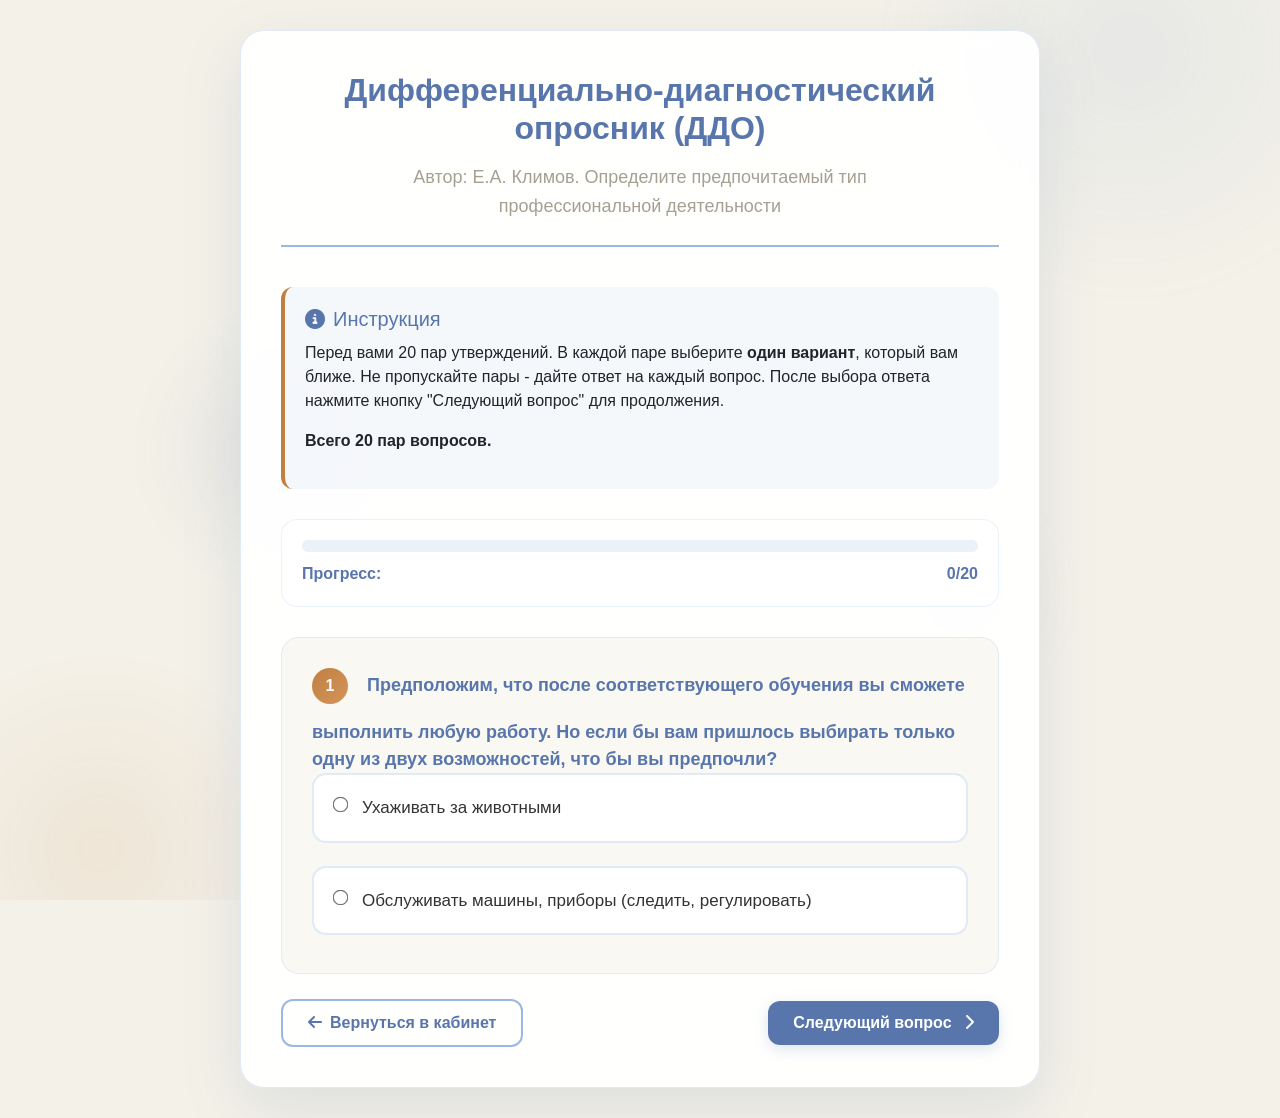
==== commit 5c643d71: "Update klimov.html" ====
--- a/klimov.html
+++ b/klimov.html
@@ -1,16 +1,14 @@
-```html
+
 <!DOCTYPE html>
 <html lang="ru">
 <head>
     <meta charset="UTF-8">
+    <meta name="viewport" content="width=device-width, initial-scale=1.0, maximum-scale=1.0, user-scalable=yes">
     <title>Тест ДДО Климова</title>
     <link rel="stylesheet" href="https://stackpath.bootstrapcdn.com/bootstrap/4.4.1/css/bootstrap.min.css">
     <link rel="stylesheet" href="https://cdnjs.cloudflare.com/ajax/libs/font-awesome/6.4.0/css/all.min.css">
-    <!-- Подключаем существующий файл стилей -->
     <link rel="stylesheet" href="style.css">
     <style>
-        /* ДОПОЛНИТЕЛЬНЫЕ СТИЛИ ДЛЯ СТРАНИЦЫ ТЕСТА */
-        
         .career-test-page {
             min-height: 100vh;
             padding: 20px;
@@ -78,7 +76,6 @@
             transition: all 0.3s;
         }
         
-        /* УБРАЛ transform при наведении на карточку вопроса */
         .career-question-card:hover {
             box-shadow: 0 10px 25px rgba(89, 118, 172, 0.1);
         }
@@ -125,7 +122,6 @@
             position: relative;
         }
         
-        /* УБРАЛ transform при наведении на вариант ответа */
         .career-answer-option:hover {
             border-color: var(--soft-sky-blue);
             box-shadow: 0 8px 20px rgba(155, 185, 224, 0.15);
@@ -186,7 +182,6 @@
             color: white;
         }
         
-        /* НОВЫЕ СТИЛИ ДЛЯ КНОПОК */
         .career-test-btn-primary {
             background: linear-gradient(135deg, var(--cornflower-blue) 0%, #5976AC 100%);
             border: none;
@@ -488,14 +483,16 @@
             const options = document.querySelectorAll('.career-answer-option');
             options.forEach(opt => {
                 const radio = opt.querySelector('input[type="radio"]');
-                if (radio && radio.name === `q${questionId}` && radio.value !== undefined) {
-                    // Просто для наглядности, но radio не имеет value в нашей разметке
+                if (radio && radio.name === `q${questionId}`) {
                     if (answer === 'A' && opt.innerHTML.includes(questions.find(q => q.id === questionId).a)) {
                         opt.classList.add('selected');
+                        radio.checked = true;
                     } else if (answer === 'B' && opt.innerHTML.includes(questions.find(q => q.id === questionId).b)) {
                         opt.classList.add('selected');
+                        radio.checked = true;
                     } else {
                         opt.classList.remove('selected');
+                        radio.checked = false;
                     }
                 }
             });
@@ -639,4 +636,5 @@
     </script>
 </body>
 </html>
-```
+
+
